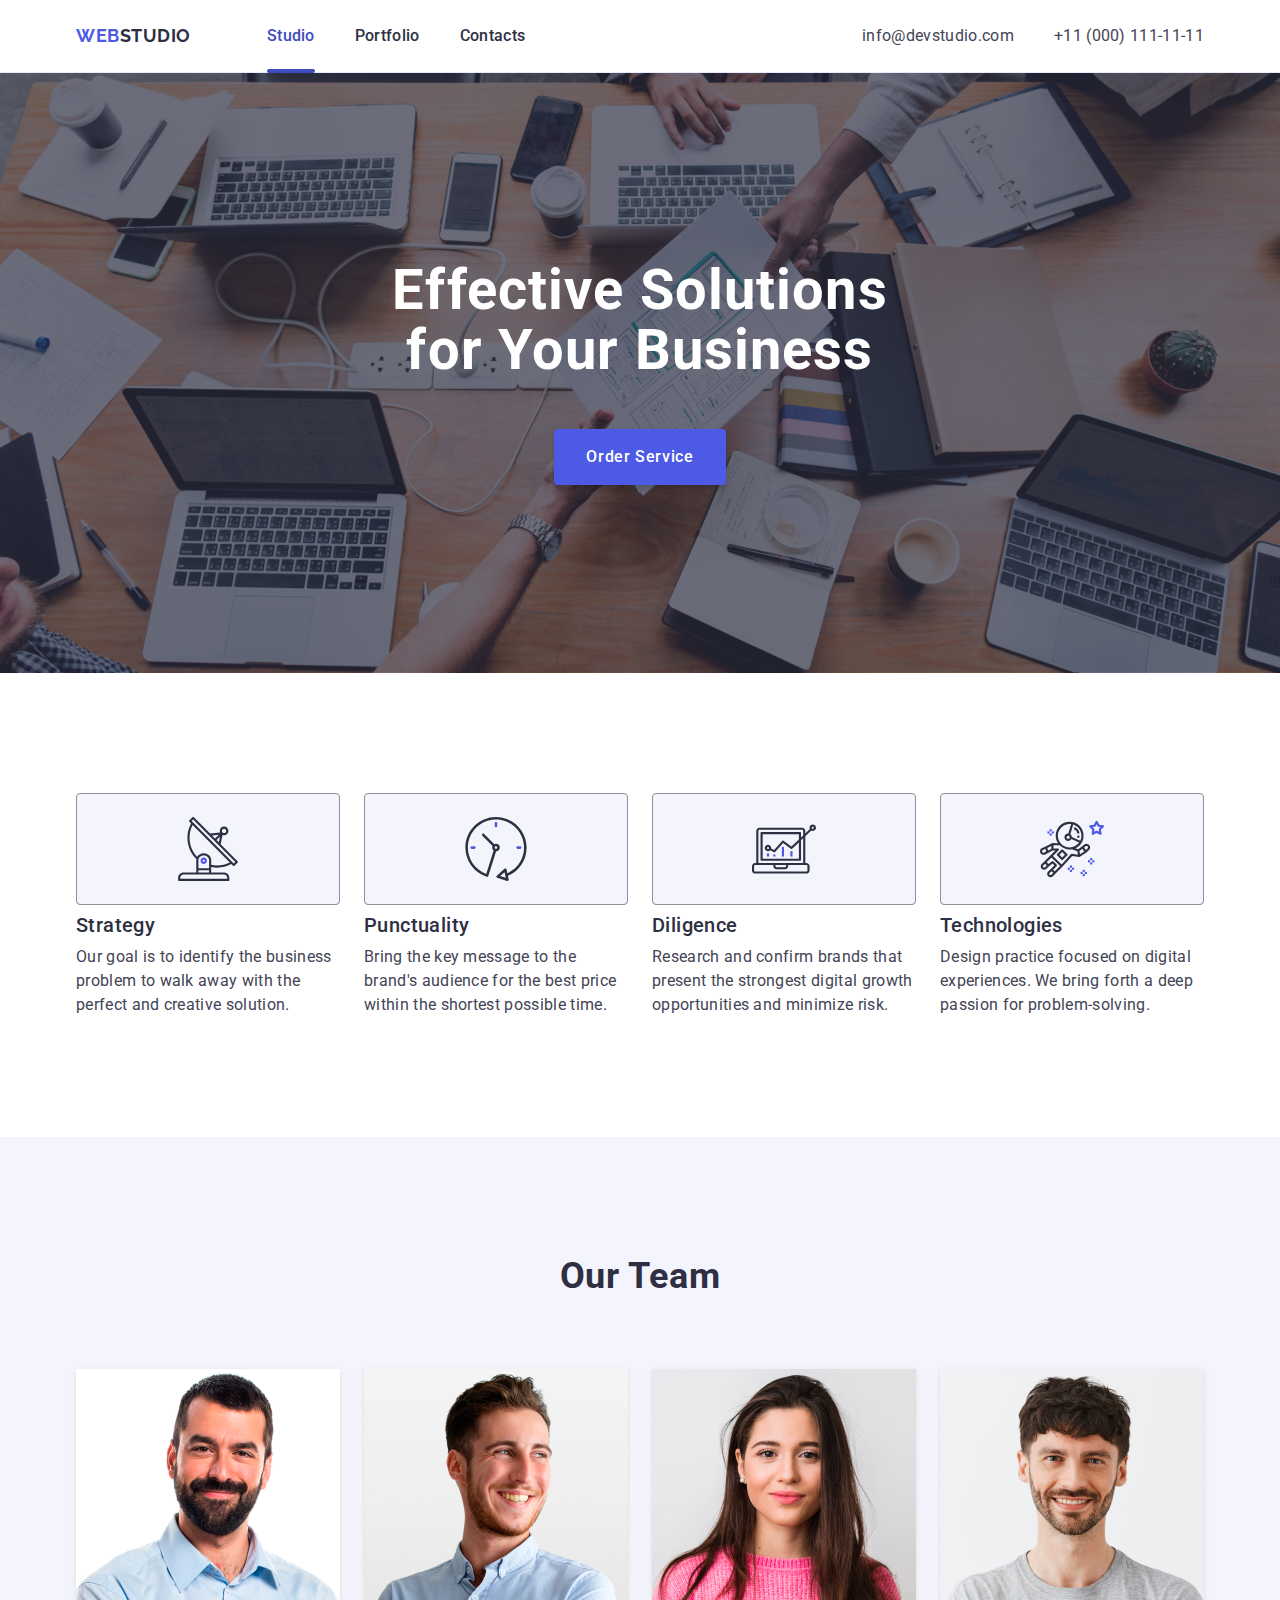
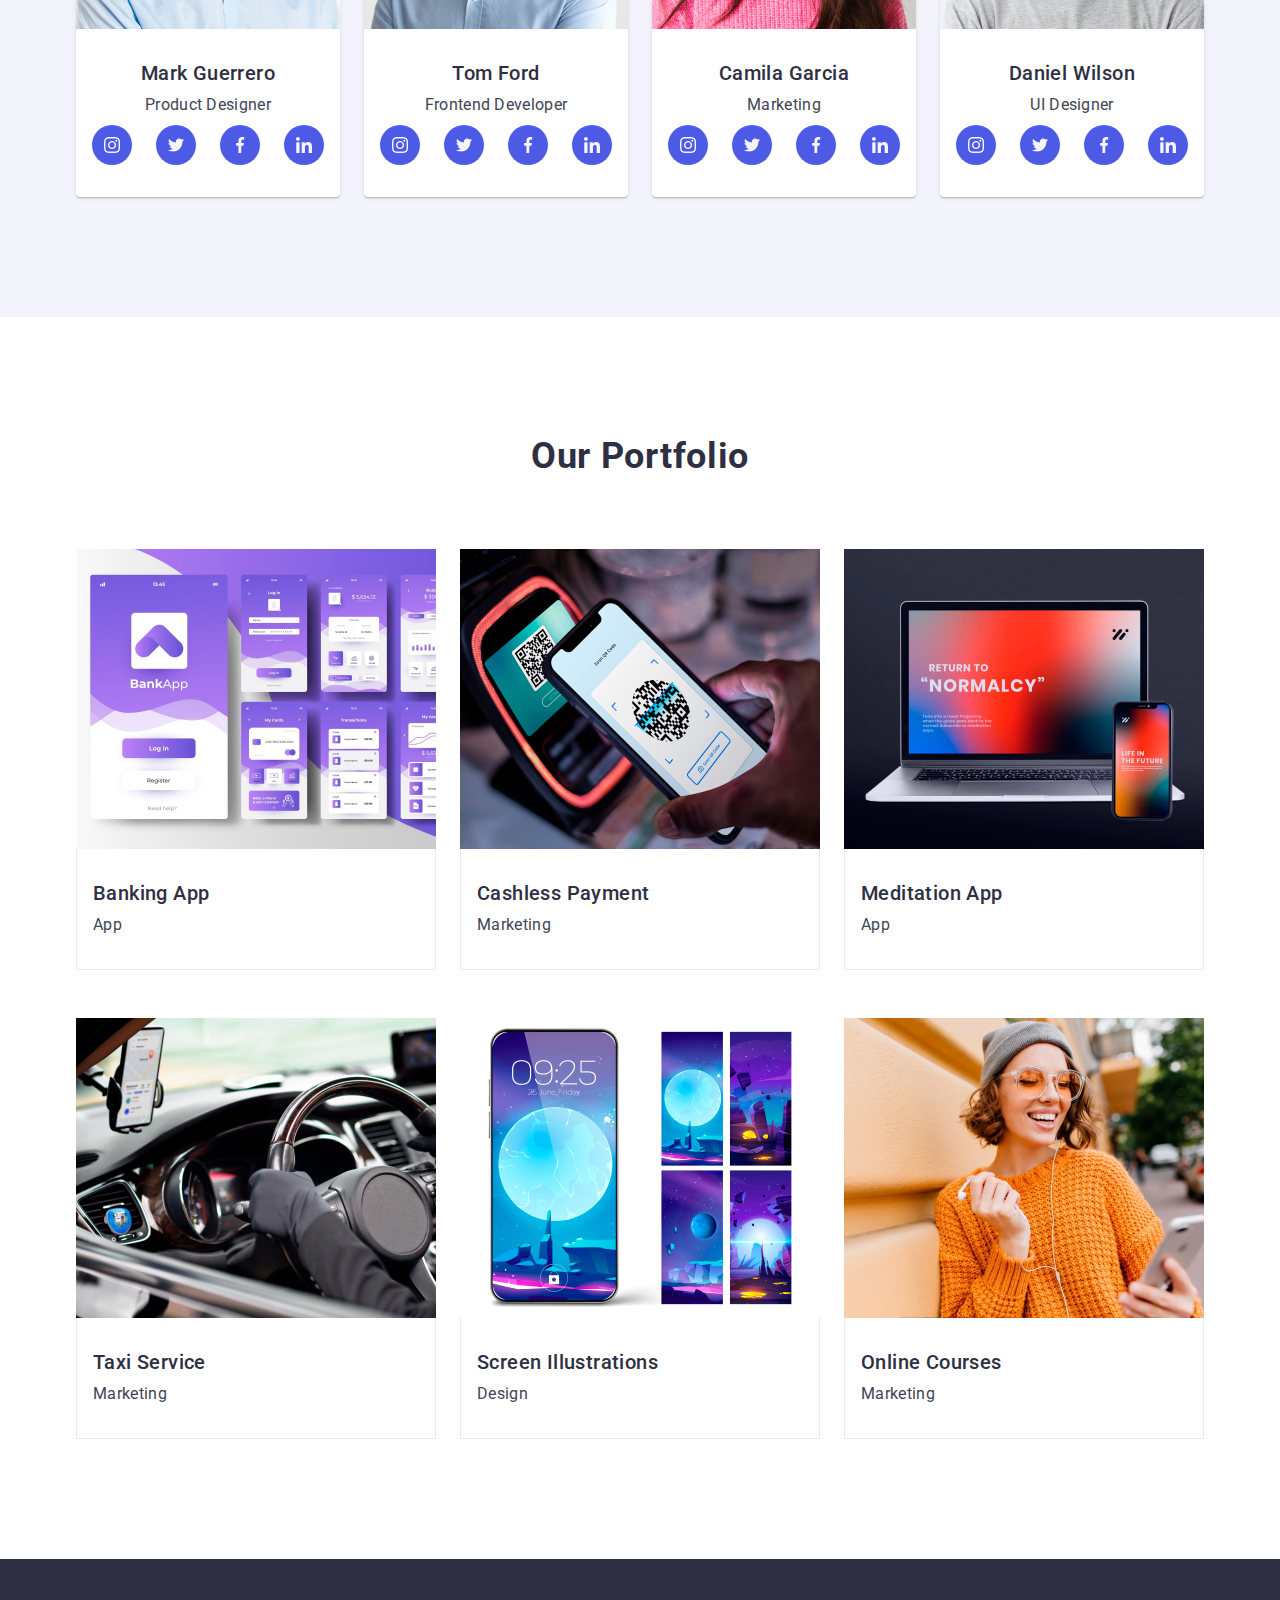
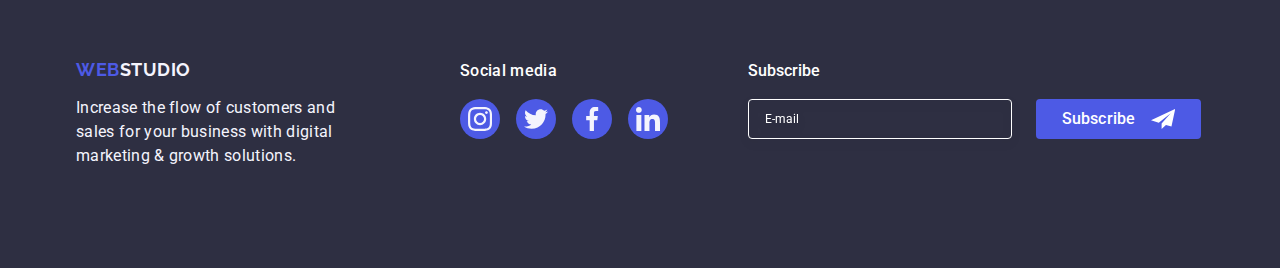
==== index.html @ 25d25482 "commit6" ====
<!DOCTYPE html>
<html lang="en">
  <head>
    <meta charset="UTF-8" />
    <meta name="viewport" content="width=device-width, initial-scale=1.0" />
    <title>goit-markup-hw-05</title>

    <link
      rel="stylesheet"
      href="https://cdnjs.cloudflare.com/ajax/libs/modern-normalize/2.0.0/modern-normalize.min.css"
    />
    <link rel="preconnect" href="https://fonts.googleapis.com" />
    <link rel="preconnect" href="https://fonts.gstatic.com" crossorigin />
    <link
      href="https://fonts.googleapis.com/css2?family=Raleway:wght@700&family=Roboto:wght@400;500;700&display=swap"
      rel="stylesheet"
    />

    <link rel="stylesheet" href="./css/style.css" />
  </head>
  <body>
    <!-- header -->

    <header class="header">
      <div class="container-header container">
        <nav class="navigation">
          <a href="./index.html" target="_blank" class="logo-item"
            >Web<span class="logo-span">Studio</span>
          </a>
          <ul class="navigation-list">
            <li>
              <a
                href="./index.html"
                target="_blank"
                class="navigation-item active-color nav-active-state"
                >Studio</a
              >
            </li>
            <li>
              <a
                href=""
                target="_blank"
                class="navigation-item nav-active-state"
                >Portfolio</a
              >
            </li>
            <li>
              <a
                href=""
                target="_blank"
                class="navigation-item nav-active-state"
                >Contacts</a
              >
            </li>
          </ul>
        </nav>
        <address class="address">
          <ul class="contacts-list">
            <li>
              <a href="mailto:info@devstudio.com" class="contacts-item"
                >info@devstudio.com</a
              >
            </li>
            <li>
              <a href="tel:+110001111111" class="contacts-item"
                >+11 (000) 111-11-11</a
              >
            </li>
          </ul>
        </address>
      </div>
    </header>

    <!-- main -->

    <main>
      <!-- order-service-hero-image-section -->

      <section class="section hero-image-section">
        <div class="container">
          <h1 class="hero-image-title">
            Effective Solutions for Your Business
          </h1>
          <button type="button" class="order-service-button" data-modal-open>
            Order Service
          </button>
        </div>
      </section>

      <!-- about-company-first-section -->

      <section class="section first-section">
        <div class="container">
          <h2 class="first-section-title visually-hidden">Lorem, ipsum.</h2>
          <ul class="first-section-list">
            <li class="first-section-list-item">
              <div class="first-section-list-icon">
                <svg width="64" height="64">
                  <use href="./images/icons.svg#strategy"></use>
                </svg>
              </div>
              <h3 class="first-section-list-item-title">Strategy</h3>
              <p class="first-section-list-item-description">
                Our goal is to identify the business problem to walk away with
                the perfect and creative solution.
              </p>
            </li>
            <li class="first-section-list-item">
              <div class="first-section-list-icon">
                <svg width="64" height="64">
                  <use href="./images/icons.svg#punctuality"></use>
                </svg>
              </div>
              <h3 class="first-section-list-item-title">Punctuality</h3>
              <p class="first-section-list-item-description">
                Bring the key message to the brand's audience for the best price
                within the shortest possible time.
              </p>
            </li>
            <li class="first-section-list-item">
              <div class="first-section-list-icon">
                <svg width="64" height="64">
                  <use href="./images/icons.svg#diligence"></use>
                </svg>
              </div>
              <h3 class="first-section-list-item-title">Diligence</h3>
              <p class="first-section-list-item-description">
                Research and confirm brands that present the strongest digital
                growth opportunities and minimize risk.
              </p>
            </li>
            <li class="first-section-list-item">
              <div class="first-section-list-icon">
                <svg width="64" height="64">
                  <use href="./images/icons.svg#technologies"></use>
                </svg>
              </div>
              <h3 class="first-section-list-item-title">Technologies</h3>
              <p class="first-section-list-item-description">
                Design practice focused on digital experiences. We bring forth a
                deep passion for problem-solving.
              </p>
            </li>
          </ul>
        </div>
      </section>

      <!-- our-team-second-section -->

      <section class="section second-section">
        <div class="container">
          <h2 class="second-section-title">Our Team</h2>
          <ul class="second-section-list">
            <li class="second-section-list-item">
              <img
                src="./images/mark-guerrero.jpg"
                alt="Mark Guerrero - Product Designer"
                width="264"
                class="second-section-list-img"
              />
              <div class="second-section-list-item-text-holder">
                <h3 class="second-section-list-item-title">Mark Guerrero</h3>
                <p class="second-section-list-item-description">
                  Product Designer
                </p>
                <ul class="social-media-list-icon">
                  <li class="social-media-item-icon">
                    <a
                      href="https://www.instagram.com/"
                      class="social-media-link"
                    >
                      <svg width="16" height="16" class="social-media-icon">
                        <use href="./images/icons.svg#instagram"></use>
                      </svg>
                    </a>
                  </li>
                  <li class="social-media-item-icon">
                    <a
                      href="https://www.twitter.com/"
                      class="social-media-link"
                    >
                      <svg width="16" height="16" class="social-media-icon">
                        <use href="./images/icons.svg#twitter"></use>
                      </svg>
                    </a>
                  </li>
                  <li class="social-media-item-icon">
                    <a
                      href="https://www.facebook.com/"
                      class="social-media-link"
                    >
                      <svg width="16" height="16" class="social-media-icon">
                        <use href="./images/icons.svg#facebook"></use>
                      </svg>
                    </a>
                  </li>
                  <li class="social-media-item-icon">
                    <a
                      href="https://www.linkedin.com/"
                      class="social-media-link"
                    >
                      <svg width="16" height="16" class="social-media-icon">
                        <use href="./images/icons.svg#linkedin"></use>
                      </svg>
                    </a>
                  </li>
                </ul>
              </div>
            </li>
            <li class="second-section-list-item">
              <img
                src="./images/tom-ford.jpg"
                alt="Tom Ford - Frontend Developer"
                width="264"
                class="second-section-list-img"
              />
              <div class="second-section-list-item-text-holder">
                <h3 class="second-section-list-item-title">Tom Ford</h3>
                <p class="second-section-list-item-description">
                  Frontend Developer
                </p>
                <ul class="social-media-list-icon">
                  <li class="social-media-item-icon">
                    <a
                      href="https://www.instagram.com/"
                      class="social-media-link"
                    >
                      <svg width="16" height="16" class="social-media-icon">
                        <use href="./images/icons.svg#instagram"></use>
                      </svg>
                    </a>
                  </li>
                  <li class="social-media-item-icon">
                    <a
                      href="https://www.twitter.com/"
                      class="social-media-link"
                    >
                      <svg width="16" height="16" class="social-media-icon">
                        <use href="./images/icons.svg#twitter"></use>
                      </svg>
                    </a>
                  </li>
                  <li class="social-media-item-icon">
                    <a
                      href="https://www.facebook.com/"
                      class="social-media-link"
                    >
                      <svg width="16" height="16" class="social-media-icon">
                        <use href="./images/icons.svg#facebook"></use>
                      </svg>
                    </a>
                  </li>
                  <li class="social-media-item-icon">
                    <a
                      href="https://www.linkedin.com/"
                      class="social-media-link"
                    >
                      <svg width="16" height="16" class="social-media-icon">
                        <use href="./images/icons.svg#linkedin"></use>
                      </svg>
                    </a>
                  </li>
                </ul>
              </div>
            </li>
            <li class="second-section-list-item">
              <img
                src="./images/camila-garcia.jpg"
                alt="Camila Garcia - Marketing"
                width="264"
                class="second-section-list-img"
              />
              <div class="second-section-list-item-text-holder">
                <h3 class="second-section-list-item-title">Camila Garcia</h3>
                <p class="second-section-list-item-description">Marketing</p>
                <ul class="social-media-list-icon">
                  <li class="social-media-item-icon">
                    <a
                      href="https://www.instagram.com/"
                      class="social-media-link"
                    >
                      <svg width="16" height="16" class="social-media-icon">
                        <use href="./images/icons.svg#instagram"></use>
                      </svg>
                    </a>
                  </li>
                  <li class="social-media-item-icon">
                    <a
                      href="https://www.twitter.com/"
                      class="social-media-link"
                    >
                      <svg width="16" height="16" class="social-media-icon">
                        <use href="./images/icons.svg#twitter"></use>
                      </svg>
                    </a>
                  </li>
                  <li class="social-media-item-icon">
                    <a
                      href="https://www.facebook.com/"
                      class="social-media-link"
                    >
                      <svg width="16" height="16" class="social-media-icon">
                        <use href="./images/icons.svg#facebook"></use>
                      </svg>
                    </a>
                  </li>
                  <li class="social-media-item-icon">
                    <a
                      href="https://www.linkedin.com/"
                      class="social-media-link"
                    >
                      <svg width="16" height="16" class="social-media-icon">
                        <use href="./images/icons.svg#linkedin"></use>
                      </svg>
                    </a>
                  </li>
                </ul>
              </div>
            </li>
            <li class="second-section-list-item">
              <img
                src="./images/daniel-wilson.jpg"
                alt="Daniel Wilson - UI Designer"
                width="264"
                class="second-section-list-img"
              />
              <div class="second-section-list-item-text-holder">
                <h3 class="second-section-list-item-title">Daniel Wilson</h3>
                <p class="second-section-list-item-description">UI Designer</p>
                <ul class="social-media-list-icon">
                  <li class="social-media-item-icon">
                    <a
                      href="https://www.instagram.com/"
                      class="social-media-link"
                    >
                      <svg width="16" height="16" class="social-media-icon">
                        <use href="./images/icons.svg#instagram"></use>
                      </svg>
                    </a>
                  </li>
                  <li class="social-media-item-icon">
                    <a
                      href="https://www.twitter.com/"
                      class="social-media-link"
                    >
                      <svg width="16" height="16" class="social-media-icon">
                        <use href="./images/icons.svg#twitter"></use>
                      </svg>
                    </a>
                  </li>
                  <li class="social-media-item-icon">
                    <a
                      href="https://www.facebook.com/"
                      class="social-media-link"
                    >
                      <svg width="16" height="16" class="social-media-icon">
                        <use href="./images/icons.svg#facebook"></use>
                      </svg>
                    </a>
                  </li>
                  <li class="social-media-item-icon">
                    <a
                      href="https://www.linkedin.com/"
                      class="social-media-link"
                    >
                      <svg width="16" height="16" class="social-media-icon">
                        <use href="./images/icons.svg#linkedin"></use>
                      </svg>
                    </a>
                  </li>
                </ul>
              </div>
            </li>
          </ul>
        </div>
      </section>

      <!-- our-portfolio-third-section -->

      <section class="section third-section">
        <div class="container">
          <h2 class="third-section-title">Our Portfolio</h2>
          <ul class="third-section-list">
            <li class="third-section-list-item">
              <div class="third-section-img-box">
                <img
                  src="./images/banking-app.jpg"
                  alt="Banking applicatiom"
                  width="360"
                />
                <p class="third-section-text-overlay">
                  14 Stylish and User-Friendly App Design Concepts · Task
                  Manager App · Calorie Tracker App · Exotic Fruit Ecommerce App
                  · Cloud Storage App
                </p>
              </div>
              <div class="third-section-app-border">
                <h3 class="third-section-list-item-title">Banking App</h3>
                <p class="third-section-list-item-description">App</p>
              </div>
            </li>
            <li class="third-section-list-item">
              <div class="third-section-img-box">
                <img
                  src="./images/cashless-payment.jpg"
                  alt="Cashless Payment"
                  width="360"
                />
                <p class="third-section-text-overlay">
                  14 Stylish and User-Friendly App Design Concepts · Task
                  Manager App · Calorie Tracker App · Exotic Fruit Ecommerce App
                  · Cloud Storage App
                </p>
              </div>
              <div class="third-section-app-border">
                <h3 class="third-section-list-item-title">Cashless Payment</h3>
                <p class="third-section-list-item-description">Marketing</p>
              </div>
            </li>
            <li class="third-section-list-item">
              <div class="third-section-img-box">
                <img
                  src="./images/meditation-app.jpg"
                  alt="Meditation Application"
                  width="360"
                />
                <p class="third-section-text-overlay">
                  14 Stylish and User-Friendly App Design Concepts · Task
                  Manager App · Calorie Tracker App · Exotic Fruit Ecommerce App
                  · Cloud Storage App
                </p>
              </div>
              <div class="third-section-app-border">
                <h3 class="third-section-list-item-title">Meditation App</h3>
                <p class="third-section-list-item-description">App</p>
              </div>
            </li>
            <li class="third-section-list-item">
              <div class="third-section-img-box">
                <img
                  src="./images/taxi-service.jpg"
                  alt="Taxi Service"
                  width="360"
                />
                <p class="third-section-text-overlay">
                  14 Stylish and User-Friendly App Design Concepts · Task
                  Manager App · Calorie Tracker App · Exotic Fruit Ecommerce App
                  · Cloud Storage App
                </p>
              </div>
              <div class="third-section-app-border">
                <h3 class="third-section-list-item-title">Taxi Service</h3>
                <p class="third-section-list-item-description">Marketing</p>
              </div>
            </li>
            <li class="third-section-list-item">
              <div class="third-section-img-box">
                <img
                  src="./images/screen-illustration.jpg"
                  alt="Screen Illustration"
                  width="360"
                />
                <p class="third-section-text-overlay">
                  14 Stylish and User-Friendly App Design Concepts · Task
                  Manager App · Calorie Tracker App · Exotic Fruit Ecommerce App
                  · Cloud Storage App
                </p>
              </div>
              <div class="third-section-app-border">
                <h3 class="third-section-list-item-title">
                  Screen Illustrations
                </h3>
                <p class="third-section-list-item-description">Design</p>
              </div>
            </li>
            <li class="third-section-list-item">
              <div class="third-section-img-box">
                <img
                  src="./images/online-courses.jpg"
                  alt="Online Courses"
                  width="360"
                />
                <p class="third-section-text-overlay">
                  14 Stylish and User-Friendly App Design Concepts · Task
                  Manager App · Calorie Tracker App · Exotic Fruit Ecommerce App
                  · Cloud Storage App
                </p>
              </div>
              <div class="third-section-app-border">
                <h3 class="third-section-list-item-title">Online Courses</h3>
                <p class="third-section-list-item-description">Marketing</p>
              </div>
            </li>
          </ul>
        </div>
      </section>
    </main>

    <!-- footer -->

    <footer class="footer">
      <div class="container footer-container">
        <div class="footer-first-box">
          <a href="./index.html" target="_blank" class="logo-item"
            >Web<span class="logo-span">Studio</span>
          </a>
          <p class="footer-description">
            Increase the flow of customers and sales for your business with
            digital marketing & growth solutions.
          </p>
        </div>
        <div class="footer-social-media-box">
          <p class="footer-social-media-text">Social media</p>
          <ul class="social-media-list-icon">
            <li class="social-media-item-icon">
              <a href="https://www.instagram.com/" class="social-media-link">
                <svg width="24" height="24" class="social-media-icon">
                  <use href="./images/icons.svg#instagram"></use>
                </svg>
              </a>
            </li>
            <li class="social-media-item-icon">
              <a href="https://www.twitter.com/" class="social-media-link">
                <svg width="24" height="24" class="social-media-icon">
                  <use href="./images/icons.svg#twitter"></use>
                </svg>
              </a>
            </li>
            <li class="social-media-item-icon">
              <a href="https://www.facebook.com/" class="social-media-link">
                <svg width="24" height="24" class="social-media-icon">
                  <use href="./images/icons.svg#facebook"></use>
                </svg>
              </a>
            </li>
            <li class="social-media-item-icon">
              <a href="https://www.linkedin.com/" class="social-media-link">
                <svg width="24" height="24" class="social-media-icon">
                  <use href="./images/icons.svg#linkedin"></use>
                </svg>
              </a>
            </li>
          </ul>
        </div>
         <div class="footer-subscribe-box">
          <p class="subscribe-label">Subscribe</p>
          <form class="subscribe-input">
            <label for=" ">
            <input
            name="user-email"
            type="email"
            class="input-e-mail"
            placeholder="E-mail"
            />
            </label>
            <button type="submit" class="footer-button">
              Subscribe
              <svg width="24" height="24" class="subscribe-icon">
                <use href="./images/icons.svg#subscribe"></use>
              </svg>
            </button>
          </form>
        </div>
      </div>
    </footer>

    <!-- modal -->
    <div class="backdrop is-hidden" data-modal>
      <div class="form-box">
        <button type="button" class="form-close-button" data-modal-close>
          <svg width="12" height="12" class="close-icon">
            <use href="./images/icons.svg#close"></use>
          </svg>
        </button>

        <p class="form-title">Leave your contacts and we will call you back</p>

        <form class="form">
          <div class="form-label-box">
            <label for="user-name" class="form-label">Name</label>
            <div class="input-wrap">
              <input id="user-name" name="user-name" type="text" />
              <svg width="18" height="24" class="form-icon">
                <use href="./images/icons.svg#name"></use>
              </svg>
            </div>
          </div>
          <div class="form-label-box">
            <label for="user-tel" class="form-label">Phone</label>
            <div class="input-wrap">
              <input id="user-tel" name="user-tel" type="tel" />
              <svg width="18" height="24" class="form-icon">
                <use href="./images/icons.svg#tel"></use>
              </svg>
            </div>
          </div>
          <div class="form-label-box">
            <label for="user-email" class="form-label">Email</label>
            <div class="input-wrap">
              <input id="user-email" name="user-email" type="email" />
              <svg width="18" height="24" class="form-icon">
                <use href="./images/icons.svg#email"></use>
              </svg>
            </div>
          </div>
          <div class="form-textarea-box">
            <label for="user-comment" class="form-label"> Comment</label>
              <textarea
                id="user-comment"
                name="user-comment"
                rows="5"
                placeholder="Text input"
                class="form-textarea"
              ></textarea>
          </div>
          <div class="checkbox-container">
            <input
              type="checkbox"
              class="checkbox visually-hidden"
              id="user-privacy"
              value="true"
              name="user-privacy"
              required
            />
            <label for="user-privacy" class="policy">
              <span class="label-span">
                <svg class="span-svg" width="10" height="16">
                  <use href="./images/icons.svg#checked"></use>
                </svg>
              </span>
              I accept the terms and conditions of the
              <a href=" ">Privacy Policy</a>
            </label>
          </div>
          <button type="submit" class="form-sent-button">Sent</button>
        </form>
      </div>
    </div>
    <script src="./js/modal.js"></script>
  </body>
</html>
---- css/style.css ----
body {
  font-family: "Roboto", sans-serif;
  color: #434455;
  font-size: 16px;
  background-color: #fff;
  min-width: 320px;
}

h1,
h2,
h3,
p {
  margin-top: 0;
  margin-bottom: 0;
}

ul,
ol {
  list-style-type: none;
  margin-top: 0;
  margin-bottom: 0;
  padding-left: 0;
}

a {
  text-decoration: none;
}

img {
  display: block;
  max-width: 100%;
}

.container {
  width: 1158px;
  margin: 0 auto;
  padding: 0 15px;
}

/* header */

.header {
  width: 100%;
  border-bottom: 1px solid #e7e9fc;
  box-shadow: 0px 2px 1px rgba(46, 47, 66, 0.08),
    0px 1px 1px rgba(46, 47, 66, 0.16), 0px 1px 6px rgba(46, 47, 66, 0.08);
}

.container-header {
  display: flex;
  flex-direction: row;
  justify-content: space-between;
  height: 72px;
}

.navigation {
  display: flex;
  flex-direction: row;
  align-items: center;
}

.logo-item {
  color: #4d5ae5;
  font-family: "Raleway", sans-serif;
  font-size: 18px;
  font-weight: 700;
  line-height: 1.17;
  letter-spacing: 0.03em;
  text-transform: uppercase;
  margin-right: 76px;
}

.logo-span {
  color: #2e2f42;
}

.navigation-list {
  display: flex;
  flex-direction: row;
  gap: 40px;
}

.navigation-item {
  color: #2e2f42;
  font-weight: 500;
  font-size: 16px;
  line-height: 1.5;
  letter-spacing: 0.02em;
  padding: 24px 0;
  transition: color 250ms cubic-bezier(0.4, 0, 0.2, 1);
  position: relative;
  display: block;
}
.active-color {
  color: #404bbf;
}

.active-color::after {
  position: absolute;
  content: "";
  bottom: -1px;
  left: 0;
  width: 100%;
  height: 4px;
  background-color: #404bbf;
  border-radius: 2px;
}

.navigation-item:hover,
.navigation-item:focus {
  color: #404bbf;
}

.address {
  font-style: normal;
}

.contacts-list {
  height: 100%;
  display: flex;
  flex-direction: row;
  align-items: center;
  gap: 40px;
}

.contacts-item {
  color: #434455;
  line-height: 1.5;
  letter-spacing: 0.02em;
  font-size: 16px;
  transition: color 250ms cubic-bezier(0.4, 0, 0.2, 1);
}

.contacts-item:hover,
.contacts-item:focus {
  color: #404bbf;
}

/* main */

.section {
  padding: 120px 0;
}

/* hero-section */

.hero-image-section {
  max-width: 100%;
  margin: auto;
  background-color: #2e2f42;
  background-image: linear-gradient(
      to bottom,
      rgba(46, 47, 66, 0.7),
      rgba(46, 47, 66, 0.7)
    ),
    url(../images/hero-background.jpg);
  background-size: cover;
  background-repeat: no-repeat;
  background-position: center;
  padding: 188px 0;
}

.hero-image-title {
  color: #ffffff;
  font-size: 56px;
  font-weight: 700;
  line-height: 1.07;
  letter-spacing: 0.02em;
  text-align: center;
  max-width: 496px;
  margin: 0 auto 48px;
}

.order-service-button {
  cursor: pointer;
  background-color: #4d5ae5;
  font-family: "Roboto", sans-serif;
  font-size: 16px;
  color: #fff;
  font-weight: 500;
  line-height: 1.5;
  letter-spacing: 0.04em;
  padding: 16px 32px;
  border: none;
  border-radius: 4px;
  box-shadow: 0px 4px 4px 0px rgba(0, 0, 0, 0.15);
  display: block;
  margin: 0 auto;
  min-width: 169px;
  transition: background-color 250ms cubic-bezier(0.4, 0, 0.2, 1);
}

.order-service-button:hover,
.order-service-button:focus {
  background-color: #404bbf;
}

/* first-section */

.first-section {
  width: 100%;
}

.visually-hidden {
  position: absolute;
  width: 1px;
  height: 1px;
  margin: -1px;
  border: 0;
  padding: 0;

  white-space: nowrap;
  clip-path: inset(100%);
  clip: rect(0 0 0 0);
  overflow: hidden;
}

.first-section-list {
  display: flex;
  flex-direction: row;
  justify-content: center;
  gap: 24px;
}

.first-section-list-item {
  width: calc((100% - 72px) / 4);
}

.first-section-list-icon {
  background-color: #f4f4fd;
  border-radius: 4px;
  border: 1px solid #8e8f99;
  margin-bottom: 8px;
  display: flex;
  justify-content: center;
  align-items: center;
  height: 112px;
}

.first-section-list-item-title {
  color: #2e2f42;
  font-size: 20px;
  font-weight: 500;
  line-height: 1.2;
  letter-spacing: 0.02em;
  margin-bottom: 8px;
}

.first-section-list-item-description {
  color: #434455;
  font-size: 16px;
  line-height: 1.5;
  letter-spacing: 0.02em;
}

/* second-section */

.second-section {
  background-color: #f4f4fd;
}

.second-section-title {
  color: #2e2f42;
  text-align: center;
  font-size: 36px;
  font-weight: 700;
  line-height: 1.11;
  letter-spacing: 0.02em;
  text-transform: capitalize;
  margin: 0 0 72px 0;
}

.second-section-list {
  width: 1128px;
  display: flex;
  flex-direction: row;
  justify-content: space-between;
  gap: 24px;
}

.second-section-list-item {
  width: calc((100% - 72px) / 4);
  background-color: #ffffff;
  border-radius: 0px 0px 4px 4px;
  box-shadow: 0px 2px 1px 0px rgba(46, 47, 66, 0.08),
    0px 1px 1px 0px rgba(46, 47, 66, 0.16),
    0px 1px 6px 0px rgba(46, 47, 66, 0.08);
}

.second-section-list-item-title {
  color: #2e2f42;
  text-align: center;
  font-size: 20px;
  font-weight: 500;
  line-height: 1.2;
  letter-spacing: 0.02em;
  margin-bottom: 8px;
}

.second-section-list-item-text-holder {
  padding: 32px 0;
}

.second-section-list-item-description {
  font-size: 16px;
  line-height: 1.5;
  letter-spacing: 0.02em;
  color: #434455;
  text-align: center;
  margin-bottom: 8px;
}

.social-media-list-icon {
  display: flex;
  flex-direction: row;
  justify-content: center;
  align-items: center;
  gap: 24px;
}
.social-media-icon {
  fill: #f4f4fd;
}
.social-media-link {
  display: flex;
  align-items: center;
  justify-content: center;
  height: 40px;
  width: 40px;
  background-color: #4d5ae5;
  border-radius: 50%;
  box-sizing: border-box;
  padding: 12px 12px;
  transition: background-color 250ms cubic-bezier(0.4, 0, 0.2, 1);
}

.social-media-link:hover,
.social-media-link:focus {
  background-color: #404bbf;
}

/* third-section */

.third-section {
  background-color: #fff;
}

.third-section-title {
  color: #2e2f42;
  text-align: center;
  font-size: 36px;
  font-weight: 700;
  line-height: 1.11;
  letter-spacing: 0.02em;
  text-transform: capitalize;
  margin-bottom: 72px;
}

.third-section-list {
  width: 1128px;
  display: flex;
  flex-wrap: wrap;
  justify-content: space-between;
  column-gap: 24px;
  row-gap: 48px;
}

.third-section-list-item {
  background-color: #fff;
  width: calc((100% - 48px) / 3);
  transition: box-shadow 250ms cubic-bezier(0.4, 0, 0.2, 1);
}

.third-section-list-item:hover {
  box-shadow: 0px 2px 1px 0px rgba(46, 47, 66, 0.08),
    0px 1px 1px 0px rgba(46, 47, 66, 0.16),
    0px 1px 6px 0px rgba(46, 47, 66, 0.08);
}
.third-section-img-box {
  position: relative;
  overflow: hidden;
}

.third-section-text-overlay {
  position: absolute;
  top: 0;
  left: 0;
  width: 100%;
  height: 100%;
  transform: translateY(100%);
  transition: transform 250ms cubic-bezier(0.4, 0, 0.2, 1);
  background-color: #4d5ae5;
  color: #f4f4fd;
  font-weight: 400;
  line-height: 1.5;
  letter-spacing: 0.32px;
  padding: 40px 32px;
}

.third-section-list-item:hover .third-section-text-overlay {
  transform: translateX(0);
}

.third-section-app-border {
  border: 1px solid #e7e9fc;
  border-top: none;
  padding: 32px 16px;
}

.third-section-list-item-title {
  color: #2e2f42;
  font-size: 20px;
  font-weight: 500;
  line-height: 1.2;
  letter-spacing: 0.02em;
  margin: 0 0 8px;
}

.third-section-list-item-description {
  font-size: 16px;
  line-height: 1.5;
  letter-spacing: 0.02em;
  color: #434455;
}

/* footer */

.footer {
  background-color: #2e2f42;
  padding: 100px 0;
}

.footer .container {
  display: flex;
  align-items: baseline;
}

.footer-first-box {
  margin-right: 120px;
}
.footer .logo-item {
  color: #4d5ae5;
  display: inline-block;
  margin: 0 0 16px;
}

.footer .logo-span {
  color: #f4f4fd;
}

.footer-description {
  color: #f4f4fd;
  font-size: 16px;
  line-height: 1.5;
  letter-spacing: 0.02em;
  width: 264px;
}

.footer-social-media-box {
  margin-right: 80px;
}
.footer-social-media-text {
  color: #fff;
  font-weight: 500;
  line-height: 1.5;
  letter-spacing: 0.32px;
  margin-bottom: 16px;
}
.footer .social-media-list-icon {
  gap: 16px;
}

.footer .social-media-link {
  padding: 0;
}
.footer .social-media-link:hover,
.footer .social-media-link:focus {
  background-color: #31d0aa;
}

.subscribe-input {
  display: flex;
  gap: 24px;
}

.subscribe-label {
  color: #fff;
  display: block;
  font-size: 16px;
  font-weight: 500;
  line-height: 1.5;
  letter-spacing: 0.02px;
  margin-bottom: 16px;
}

.input-e-mail {
  width: 264px;
  height: 40px;
  border-radius: 4px;
  border: 1px solid #fff;
  font-size: 12px;
  font-weight: 400;
  line-height: 2;
  letter-spacing: 0.04px;
  padding-left: 16px;
  background-color: transparent;
  filter: drop-shadow(0px 4px 4px rgba(0, 0, 0, 0.15));
  color: #fff;
  transition: border-color 250ms cubic-bezier(0.4, 0, 0.2, 1);
}

.input-e-mail:hover {
  border-color: #4d5ae5;
}

.input-e-mail::placeholder {
  color: #fff;
}

.subscribe-icon {
  margin-left: 16px;
}

.footer-button {
  cursor: pointer;
  display: flex;
  align-items: center;
  justify-content: center;
  font-family: "Roboto", sans-serif;
  padding: 8px 24px;
  height: 40px;
  width: 165px;
  border: none;
  border-radius: 4px;
  background: #4d5ae5;
  color: #fff;
  text-align: center;
  font-weight: 500;
  line-height: 1.5;
  letter-spacing: 0.04px;
  transition: background-color 250ms cubic-bezier(0.4, 0, 0.2, 1);
}

.footer-button:hover {
  background-color: #404bbf;
}

/* form */
.is-hidden {
  visibility: hidden;
  opacity: 0;
  pointer-events: none;
}

.backdrop {
  position: fixed;
  top: 0;
  height: 100%;
  width: 100%;
  background-color: rgba(46, 47, 66, 0.4);
  transition: opacity 250ms cubic-bezier(0.4, 0, 0.2, 1),
    visibility 250ms cubic-bezier(0.4, 0, 0.2, 1);
}

.form-box {
  background-color: #fcfcfc;
  display: flex;
  flex-direction: column;
  justify-content: flex-start;
  align-items: center;
  padding: 72px 24px 24px 24px;
  width: 408px;
  min-height: 584px;
  border-radius: 4px;
  position: absolute;
  top: 50%;
  left: 50%;
  box-shadow: 0px 1px 1px rgba(0, 0, 0, 0.14), 0px 1px 3px rgba(0, 0, 0, 0.12),
    0px 2px 1px rgba(0, 0, 0, 0.2);
  transform: translate(-50%, -50%) scale(1);
  transition: transform 250ms cubic-bezier(0.4, 0, 0.2, 1);
}

.form-close-button {
  position: absolute;
  top: 24px;
  right: 24px;
  width: 24px;
  height: 24px;
  border-radius: 50%;
  border: none;
  cursor: pointer;
  padding: 0;
  /* margin: 0 0 0 auto; */
  background-color: #e7e9fc;
  border: 1px solid rgba(0, 0, 0, 0.1);
  fill: #2e2f42;
  display: flex;
  align-items: center;
  justify-content: center;
  transition: background-color 250ms cubic-bezier(0.4, 0, 0.2, 1),
    border 250ms cubic-bezier(0.4, 0, 0.2, 1);
}

.close-icon {
  height: 24px;
  width: 24px;
  transition: fill 250ms cubic-bezier(0.4, 0, 0.2, 1);
}

.form-close-button:hover,
.form-close-button:focus {
  background-color: #404bbf;
  border: none;
  fill: #fff;
}

.form-title {
  color: #2e2f42;
  text-align: center;
  font-weight: 500;
  line-height: 1.5;
  letter-spacing: 0.02em;
  margin: 24px 0 16px;
}

.form-label-box {
  margin-bottom: 8px;
}
.form-label {
  color: #8e8f99;
  font-size: 12px;
  font-weight: 400;
  line-height: 1.17;
  letter-spacing: 0.04em;
  display: block;
  margin-bottom: 4px;
}

.input-wrap input {
  display: block;
  width: 360px;
  height: 40px;
  padding-left: 38px;
  border-radius: 4px;
  border: 1px solid rgba(46, 47, 66, 0.4);
  background-color: transparent;
  outline: transparent;
  transition: border-color 250ms cubic-bezier(0.4, 0, 0.2, 1);
}

.input-wrap:hover input,
.input-wrap:focus input {
  border-color: #4d5ae5;
}

.input-wrap {
  position: relative;
}

.form-icon {
  position: absolute;
  top: 50%;
  transform: translateY(-50%);
  left: 16px;
  fill: #434455;
  transition: fill 250ms cubic-bezier(0.4, 0, 0.2, 1);
}

.input-wrap:hover .form-icon,
.input-wrap:focus .form-icon {
  fill: #4d5ae5;
}
.form-textarea-box {
  margin-bottom: 16px;
}

.form-textarea {
  width: 100%;
  height: 120px;
  border-radius: 4px;
  border: 1px solid rgba(46, 47, 66, 0.4);
  resize: none;
  font-size: 12px;
  font-weight: 400;
  line-height: 1.17;
  letter-spacing: 0.04em;
  padding: 8px 16px;
  margin: 4px 0 16px 0;
  color: rgba(46, 47, 66, 0.4);
  border: 1px solid rgba(46, 47, 66, 0.4);
  background-color: transparent;
  outline: transparent;
  resize: none;

  transition: border-color 250ms cubic-bezier(0.4, 0, 0.2, 1);
}

.form-textarea::placeholder {
  color: rgba(46, 47, 66, 0.4);
}

.form-textarea:hover,
.form-textarea:focus {
  border-color: #4d5ae5;
}

.checkbox-container {
  display: flex;
  justify-content: center;
  gap: 8px;
  margin-bottom: 24px;
}

.checkbox {
  box-sizing: border-box;
  width: 16px;
  height: 16px;
  border: 1px solid rgba(46, 47, 66, 0.4);
  border-radius: 2px;
  position: absolute;
  left: 24px;
}

.label-span {
  display: inline-flex;
  position: absolute;
  left: 24px;
  width: 16px;
  height: 16px;
  border: 1px solid rgba(46, 47, 66, 0.4);
  border-radius: 2px;
  transition: background-color 250ms cubic-bezier(0.4, 0, 0.2, 1),
    border 250ms cubic-bezier(0.4, 0, 0.2, 1),
    fill 250ms cubic-bezier(0.4, 0, 0.2, 1);
  align-items: center;
  justify-content: center;
  fill: transparent;
  cursor: pointer;
}

.checkbox:checked + .policy span {
  background-color: #404bbf;
  border: none;
  fill: #f4f4f4;
}

.span-svg {
  width: 16px;
  height: 16px;
  position: absolute;
  fill: transparent;
}
.policy {
  color: #8e8f99;
  font-size: 12px;
  font-weight: 400;
  line-height: 1.17;
  letter-spacing: 0.04em;
}

.policy a {
  color: #4d5ae5;
  text-decoration: underline;
}

.form-sent-button {
  display: block;
  background-color: #4d5ae5;
  padding: 16px 32px;
  font-family: "Roboto", sans-serif;
  font-size: 16px;
  font-weight: 500;
  line-height: 1.5;
  letter-spacing: 0.04em;
  color: #fff;
  text-align: center;
  border: none;
  border-radius: 4px;
  box-shadow: 0px 4px 4px 0px rgba(0, 0, 0, 0.15);
  cursor: pointer;
  margin: 0 auto;
  min-width: 169px;
  height: 56px;
  margin-top: 24px;
  transition: background-color 250ms cubic-bezier(0.4, 0, 0.2, 1);
}

.form-sent-button:hover {
  background-color: #404bbf;
}
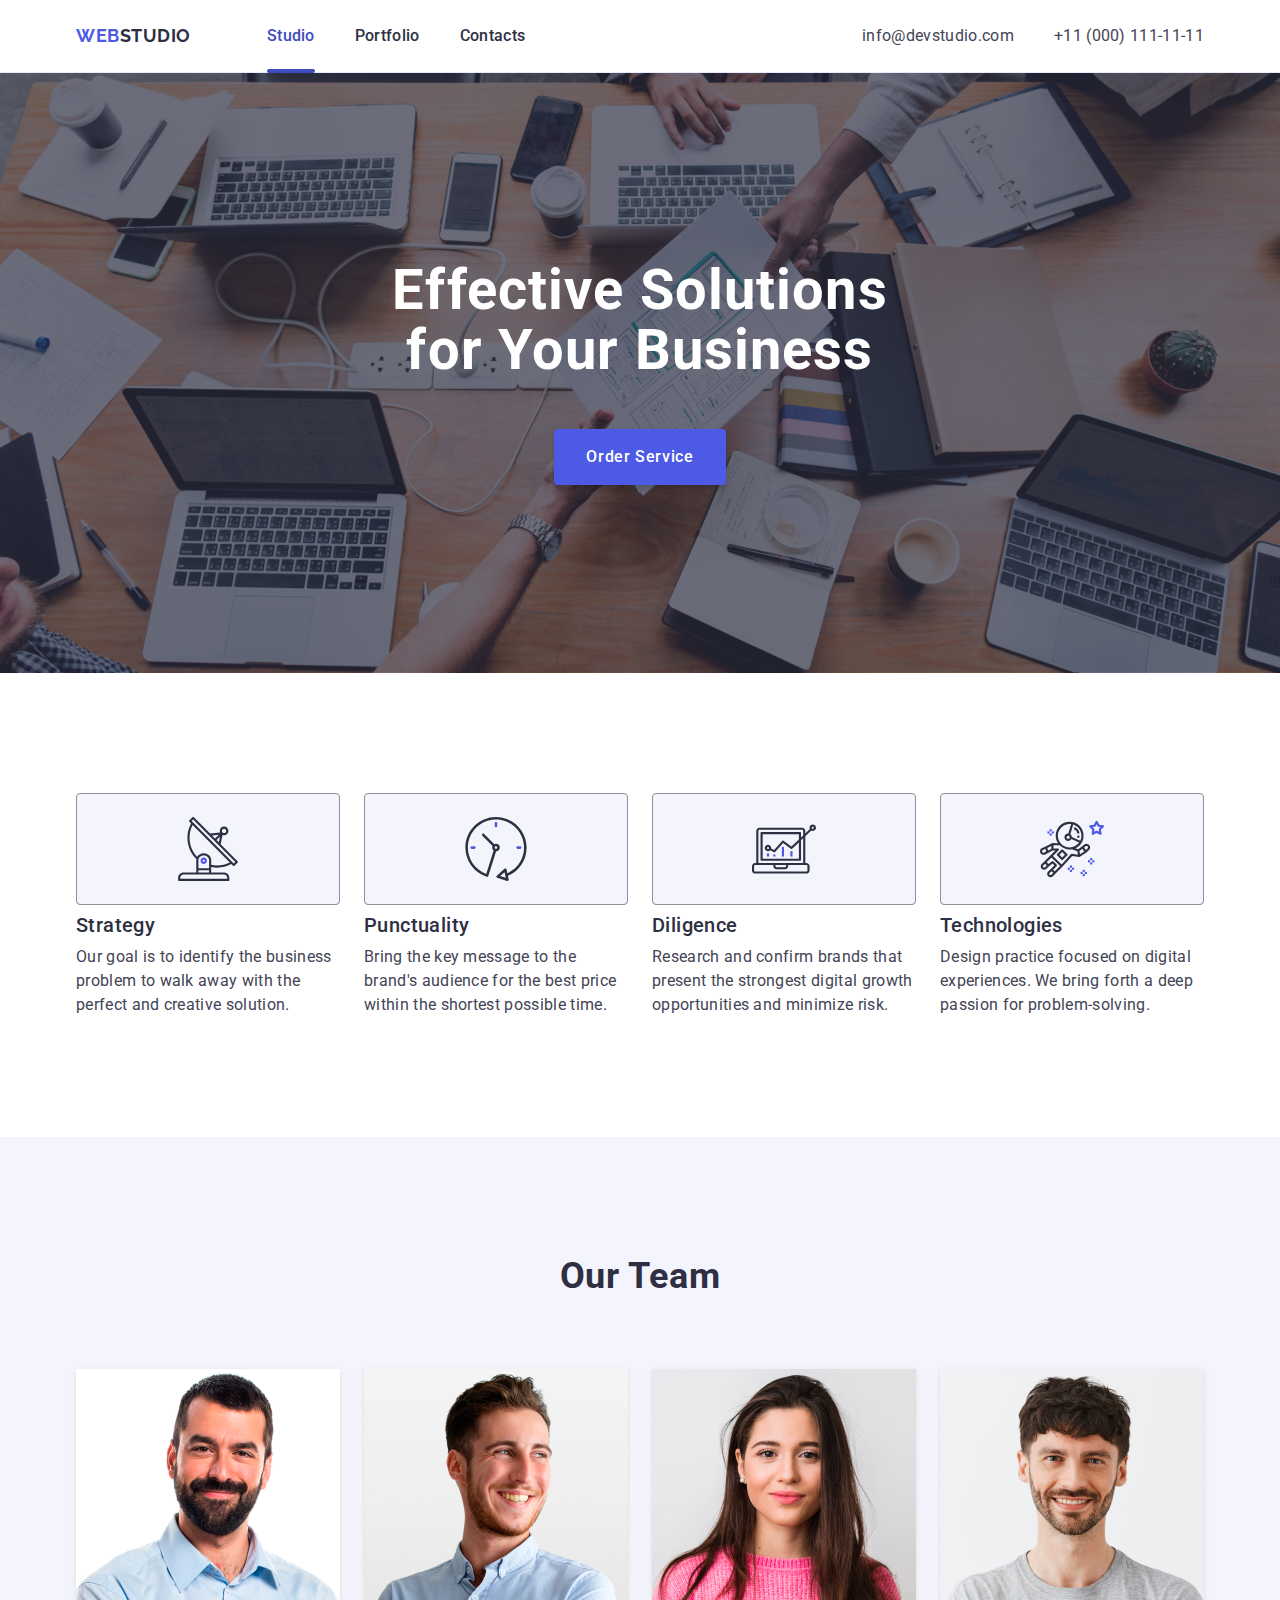
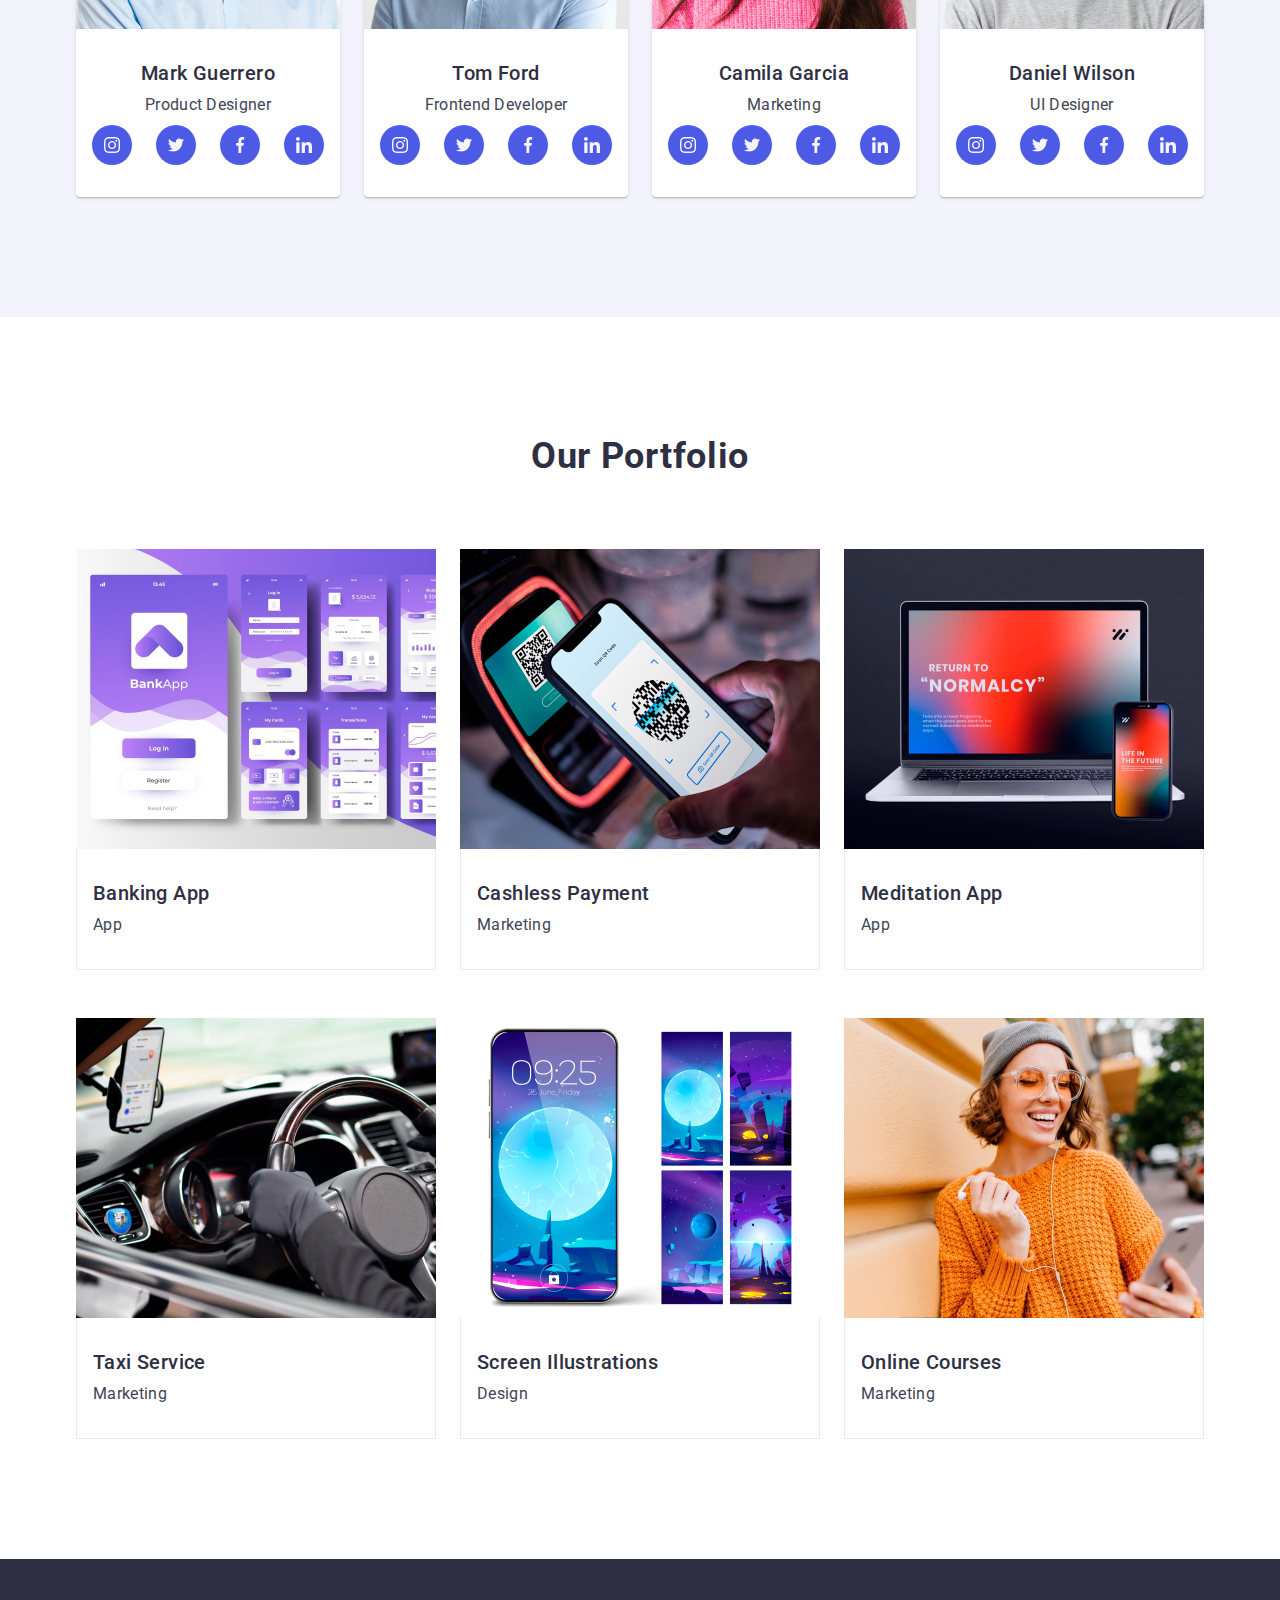
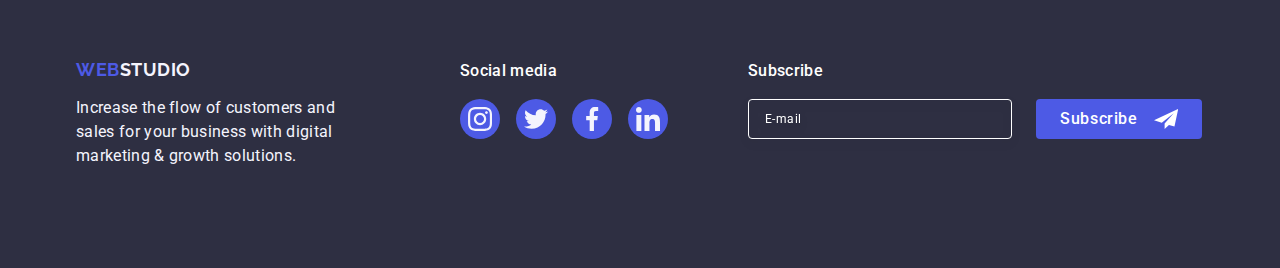
==== commit 642e00a1: "commit8" ====
--- a/index.html
+++ b/index.html
@@ -545,8 +545,9 @@
          <div class="footer-subscribe-box">
           <p class="subscribe-label">Subscribe</p>
           <form class="subscribe-input">
-            <label for=" ">
+            <label for="user-email-footer" class="footer_label">
             <input
+            id="user-email-footer"
             name="user-email"
             type="email"
             class="input-e-mail"
--- a/css/style.css
+++ b/css/style.css
@@ -488,7 +488,7 @@
   font-size: 16px;
   font-weight: 500;
   line-height: 1.5;
-  letter-spacing: 0.02px;
+  letter-spacing: 0.02em;
   margin-bottom: 16px;
 }
 
@@ -499,8 +499,8 @@
   border: 1px solid #fff;
   font-size: 12px;
   font-weight: 400;
-  line-height: 2;
-  letter-spacing: 0.04px;
+  line-height: 1.5;
+  letter-spacing: 0.04em;
   padding-left: 16px;
   background-color: transparent;
   filter: drop-shadow(0px 4px 4px rgba(0, 0, 0, 0.15));
@@ -528,7 +528,7 @@
   font-family: "Roboto", sans-serif;
   padding: 8px 24px;
   height: 40px;
-  width: 165px;
+  min-width: 165px;
   border: none;
   border-radius: 4px;
   background: #4d5ae5;
@@ -536,7 +536,7 @@
   text-align: center;
   font-weight: 500;
   line-height: 1.5;
-  letter-spacing: 0.04px;
+  letter-spacing: 0.04em;
   transition: background-color 250ms cubic-bezier(0.4, 0, 0.2, 1);
 }
 
@@ -590,7 +590,6 @@
   border: none;
   cursor: pointer;
   padding: 0;
-  /* margin: 0 0 0 auto; */
   background-color: #e7e9fc;
   border: 1px solid rgba(0, 0, 0, 0.1);
   fill: #2e2f42;
@@ -620,7 +619,7 @@
   font-weight: 500;
   line-height: 1.5;
   letter-spacing: 0.02em;
-  margin: 24px 0 16px;
+  margin-bottom: 16px;
 }
 
 .form-label-box {
@@ -685,7 +684,6 @@
   line-height: 1.17;
   letter-spacing: 0.04em;
   padding: 8px 16px;
-  margin: 4px 0 16px 0;
   color: rgba(46, 47, 66, 0.4);
   border: 1px solid rgba(46, 47, 66, 0.4);
   background-color: transparent;
